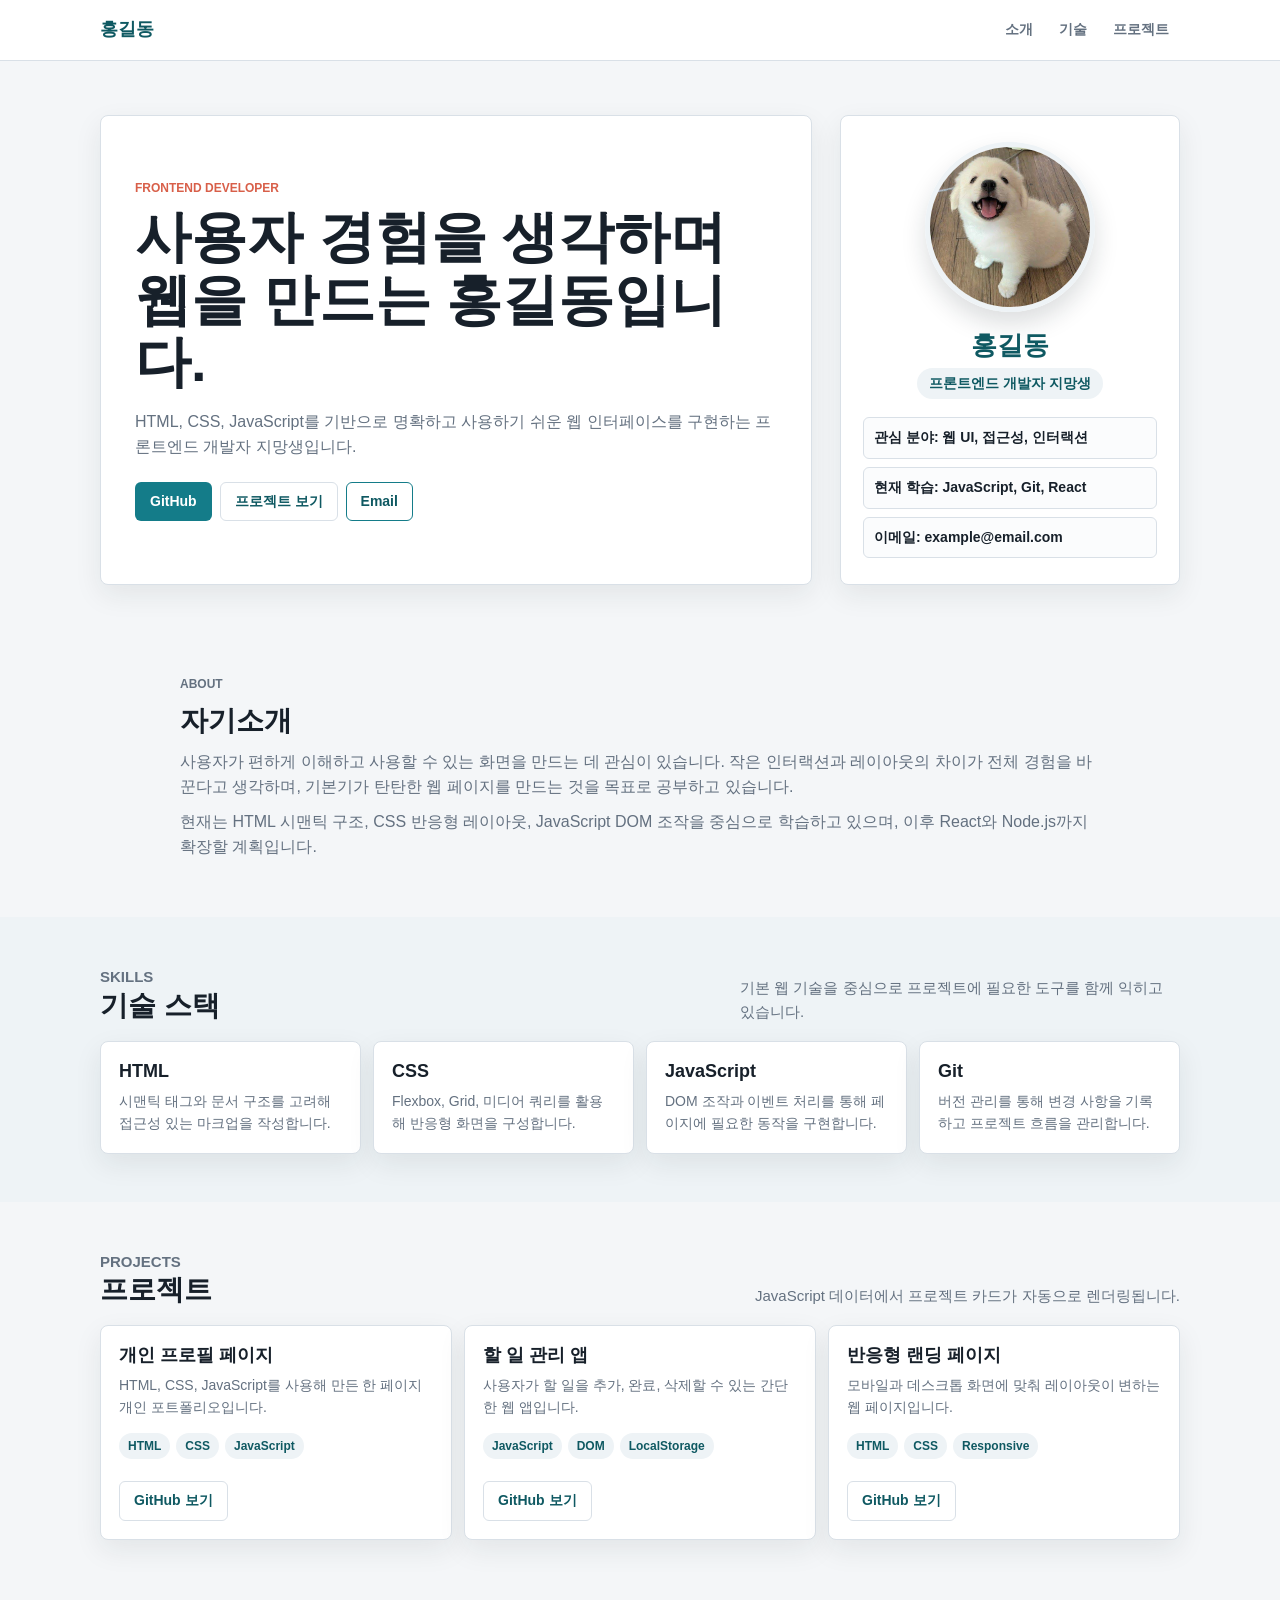
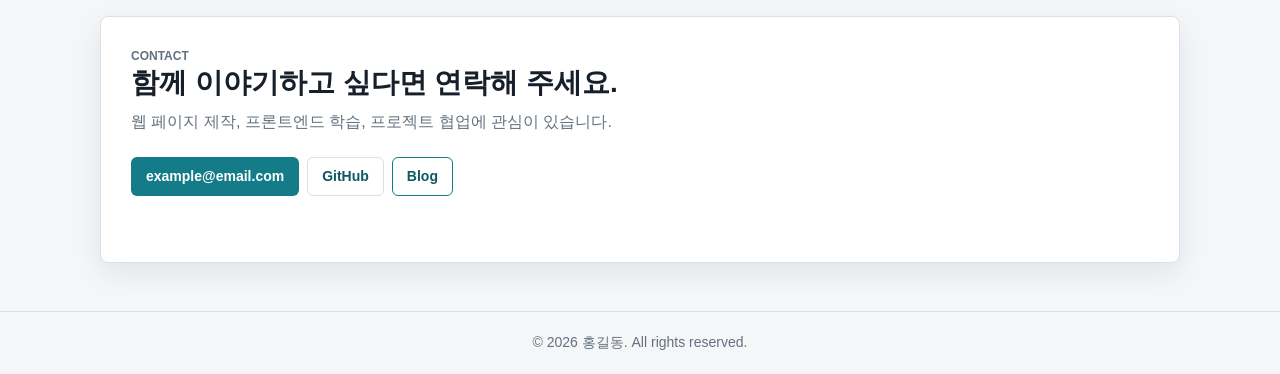
==== index.html @ 552114a7 "Move frontend files to repo root for GitHub Pages GitHub Pages was configured to serve from the repo" ====
<!DOCTYPE html>
<html lang="ko">
  <head>
    <meta charset="UTF-8" />
    <meta name="viewport" content="width=device-width, initial-scale=1.0" />
    <title>홍길동 | 개인 프로필</title>
    <link rel="stylesheet" href="css/style.css" />
  </head>
  <body>
    <header class="site-header">
      <div class="container header-inner">
        <a class="logo" href="index.html" aria-label="홈으로 이동">홍길동</a>
        <button class="menu-toggle" type="button" aria-label="메뉴 열기" aria-expanded="false">
          <span></span>
          <span></span>
          <span></span>
        </button>
        <nav class="site-nav" aria-label="주요 메뉴">
          <a href="about.html">소개</a>
          <a href="skills.html">기술</a>
          <a href="projects.html">프로젝트</a>
        </nav>
      </div>
    </header>

    <main id="home">
      <section class="hero section">
        <div class="container hero-grid">
          <div class="hero-content">
            <p class="eyebrow">Frontend Developer</p>
            <h1>사용자 경험을 생각하며 웹을 만드는 홍길동입니다.</h1>
            <p class="hero-description">
              HTML, CSS, JavaScript를 기반으로 명확하고 사용하기 쉬운 웹 인터페이스를 구현하는
              프론트엔드 개발자 지망생입니다.
            </p>
            <div class="hero-actions">
              <a class="button primary" href="https://github.com/example" target="_blank" rel="noreferrer">GitHub</a>
              <a class="button secondary" href="projects.html">프로젝트 보기</a>
              <a class="button ghost" href="mailto:example@email.com">Email</a>
            </div>
          </div>

          <div class="profile-card" aria-label="프로필 요약">
            <img class="profile-image" src="assets/images/images.jfif" alt="홍길동 프로필 사진" />
            <h2>홍길동</h2>
            <p>프론트엔드 개발자 지망생</p>
            <ul class="profile-meta">
              <li>관심 분야: 웹 UI, 접근성, 인터랙션</li>
              <li>현재 학습: JavaScript, Git, React</li>
              <li>이메일: example@email.com</li>
            </ul>
          </div>
        </div>
      </section>

      <section id="about" class="section">
        <div class="container narrow">
          <p class="section-label">About</p>
          <h2>자기소개</h2>
          <p>
            사용자가 편하게 이해하고 사용할 수 있는 화면을 만드는 데 관심이 있습니다. 작은
            인터랙션과 레이아웃의 차이가 전체 경험을 바꾼다고 생각하며, 기본기가 탄탄한 웹
            페이지를 만드는 것을 목표로 공부하고 있습니다.
          </p>
          <p>
            현재는 HTML 시맨틱 구조, CSS 반응형 레이아웃, JavaScript DOM 조작을 중심으로
            학습하고 있으며, 이후 React와 Node.js까지 확장할 계획입니다.
          </p>
        </div>
      </section>

      <section id="skills" class="section muted">
        <div class="container">
          <div class="section-heading">
            <div>
              <p class="section-label">Skills</p>
              <h2>기술 스택</h2>
            </div>
            <p>기본 웹 기술을 중심으로 프로젝트에 필요한 도구를 함께 익히고 있습니다.</p>
          </div>
          <div class="skill-grid">
            <article class="skill-card">
              <h3>HTML</h3>
              <p>시맨틱 태그와 문서 구조를 고려해 접근성 있는 마크업을 작성합니다.</p>
            </article>
            <article class="skill-card">
              <h3>CSS</h3>
              <p>Flexbox, Grid, 미디어 쿼리를 활용해 반응형 화면을 구성합니다.</p>
            </article>
            <article class="skill-card">
              <h3>JavaScript</h3>
              <p>DOM 조작과 이벤트 처리를 통해 페이지에 필요한 동작을 구현합니다.</p>
            </article>
            <article class="skill-card">
              <h3>Git</h3>
              <p>버전 관리를 통해 변경 사항을 기록하고 프로젝트 흐름을 관리합니다.</p>
            </article>
          </div>
        </div>
      </section>

      <section id="projects" class="section">
        <div class="container">
          <div class="section-heading">
            <div>
              <p class="section-label">Projects</p>
              <h2>프로젝트</h2>
            </div>
            <p>JavaScript 데이터에서 프로젝트 카드가 자동으로 렌더링됩니다.</p>
          </div>
          <div id="project-list" class="project-grid" aria-live="polite"></div>
        </div>
      </section>

      <section id="contact" class="section contact-section">
        <div class="container contact-box">
          <p class="section-label">Contact</p>
          <h2>함께 이야기하고 싶다면 연락해 주세요.</h2>
          <p>웹 페이지 제작, 프론트엔드 학습, 프로젝트 협업에 관심이 있습니다.</p>
          <div class="contact-actions">
            <a class="button primary" href="mailto:example@email.com" data-contact="email">example@email.com</a>
            <a class="button secondary" href="https://github.com/example" target="_blank" rel="noreferrer">GitHub</a>
            <a class="button ghost" href="https://example.com" target="_blank" rel="noreferrer">Blog</a>
          </div>
          <p id="contact-message" class="contact-message" role="status"></p>
        </div>
      </section>
    </main>

    <footer class="site-footer">
      <div class="container">
        <p>&copy; 2026 홍길동. All rights reserved.</p>
      </div>
    </footer>

    <script src="js/main.js"></script>
  </body>
</html>
---- css/style.css ----
:root {
  --bg: #f4f6f8;
  --surface: #ffffff;
  --surface-soft: #eef3f6;
  --text: #17202a;
  --muted: #647180;
  --line: #d9e0e7;
  --primary: #147c89;
  --primary-dark: #0f5962;
  --accent: #d85f49;
  --shadow: 0 10px 28px rgba(23, 32, 42, 0.08);
}

* {
  box-sizing: border-box;
}

html {
  scroll-behavior: smooth;
}

body {
  margin: 0;
  background: var(--bg);
  color: var(--text);
  font-family: Arial, "Noto Sans KR", sans-serif;
  line-height: 1.55;
}

a {
  color: inherit;
  text-decoration: none;
}

img {
  display: block;
  max-width: 100%;
}

h1,
h2,
h3,
p {
  margin-top: 0;
  overflow-wrap: break-word;
}

.container {
  width: min(1080px, calc(100% - 32px));
  margin: 0 auto;
}

.narrow {
  max-width: 920px;
}

.section {
  padding: 48px 0;
  scroll-margin-top: 76px;
}

.site-header {
  position: sticky;
  top: 0;
  z-index: 10;
  background: rgba(255, 255, 255, 0.95);
  border-bottom: 1px solid var(--line);
  backdrop-filter: blur(12px);
}

.header-inner {
  display: flex;
  align-items: center;
  justify-content: space-between;
  min-height: 60px;
}

.logo {
  color: var(--primary-dark);
  font-size: 18px;
  font-weight: 900;
}

.site-nav {
  display: flex;
  align-items: center;
  gap: 4px;
}

.site-nav a {
  border-radius: 6px;
  color: var(--muted);
  font-size: 14px;
  font-weight: 800;
  padding: 8px 11px;
  transition: background 0.2s ease, color 0.2s ease;
}

.site-nav a:hover,
.site-nav a:focus-visible,
.site-nav a.active {
  background: var(--surface-soft);
  color: var(--primary-dark);
}

.menu-toggle {
  display: none;
  width: 38px;
  height: 38px;
  border: 1px solid var(--line);
  border-radius: 6px;
  background: var(--surface);
  cursor: pointer;
}

.menu-toggle span {
  display: block;
  width: 18px;
  height: 2px;
  margin: 4px auto;
  background: var(--text);
}

.hero {
  padding: 54px 0 42px;
}

.page-hero {
  padding: 42px 0 28px;
}

.hero-grid {
  display: grid;
  grid-template-columns: minmax(0, 1.35fr) 340px;
  gap: 28px;
  align-items: stretch;
}

.hero-content,
.profile-card,
.skill-card,
.project-card,
.contact-box {
  background: var(--surface);
  border: 1px solid var(--line);
  border-radius: 8px;
  box-shadow: var(--shadow);
}

.hero-content {
  display: flex;
  flex-direction: column;
  justify-content: center;
  padding: 34px;
}

.page-grid {
  display: grid;
  grid-template-columns: minmax(0, 1fr) 320px;
  gap: 20px;
  align-items: stretch;
}

.page-panel {
  background: var(--surface);
  border: 1px solid var(--line);
  border-radius: 8px;
  box-shadow: var(--shadow);
  padding: 30px;
}

.page-panel h1 {
  max-width: 820px;
}

.page-panel p:last-child {
  margin-bottom: 0;
  color: var(--muted);
}

.eyebrow,
.section-label {
  margin-bottom: 8px;
  color: var(--accent);
  font-size: 12px;
  font-weight: 900;
  letter-spacing: 0;
  text-transform: uppercase;
}

h1 {
  max-width: 720px;
  margin-bottom: 16px;
  font-size: clamp(34px, 5vw, 56px);
  line-height: 1.12;
}

h2 {
  margin-bottom: 12px;
  font-size: 28px;
  line-height: 1.22;
}

h3 {
  margin-bottom: 8px;
  font-size: 18px;
  line-height: 1.3;
}

.hero-description {
  max-width: 680px;
  margin-bottom: 0;
  color: var(--muted);
  font-size: 16px;
}

.hero-actions,
.contact-actions {
  display: flex;
  flex-wrap: wrap;
  gap: 8px;
  margin-top: 22px;
}

.button {
  display: inline-flex;
  align-items: center;
  justify-content: center;
  min-height: 38px;
  border: 1px solid transparent;
  border-radius: 6px;
  font-size: 14px;
  font-weight: 900;
  padding: 8px 14px;
  transition: transform 0.2s ease, background 0.2s ease, border-color 0.2s ease;
}

.button:hover,
.button:focus-visible {
  transform: translateY(-1px);
}

.button.primary {
  background: var(--primary);
  color: #ffffff;
}

.button.primary:hover,
.button.primary:focus-visible {
  background: var(--primary-dark);
}

.button.secondary {
  background: var(--surface);
  border-color: var(--line);
  color: var(--primary-dark);
}

.button.ghost {
  background: transparent;
  border-color: var(--primary);
  color: var(--primary-dark);
}

.profile-card {
  display: flex;
  flex-direction: column;
  align-items: center;
  justify-content: center;
  padding: 26px 22px;
  text-align: center;
}

.profile-image {
  width: 170px;
  height: 170px;
  margin: 0 auto 18px;
  border: 5px solid var(--surface-soft);
  border-radius: 50%;
  box-shadow: 0 12px 24px rgba(23, 32, 42, 0.15);
  object-fit: cover;
}

.profile-card h2 {
  margin-bottom: 6px;
  color: var(--primary-dark);
  font-size: 26px;
}

.profile-card > p {
  display: inline-flex;
  align-items: center;
  justify-content: center;
  min-height: 30px;
  margin-bottom: 18px;
  border-radius: 999px;
  background: var(--surface-soft);
  color: var(--primary-dark);
  font-size: 14px;
  font-weight: 900;
  padding: 5px 12px;
}

.profile-meta {
  display: grid;
  width: 100%;
  gap: 8px;
  margin: 0;
  padding: 0;
  list-style: none;
  text-align: left;
}

.profile-meta li {
  border: 1px solid var(--line);
  border-radius: 6px;
  background: #fbfcfd;
  color: var(--text);
  font-size: 14px;
  font-weight: 700;
  padding: 9px 10px;
}

.narrow p,
.skill-card p,
.project-card p,
.section-heading p,
.contact-box p {
  color: var(--muted);
}

.narrow p {
  margin-bottom: 10px;
}

.muted {
  background: var(--surface-soft);
}

.section-heading {
  display: flex;
  align-items: end;
  justify-content: space-between;
  gap: 20px;
  margin-bottom: 18px;
}

.section-heading h2 {
  margin-bottom: 0;
}

.section-heading p {
  max-width: 440px;
  margin-bottom: 0;
  font-size: 15px;
}

.skill-grid,
.project-grid {
  display: grid;
  gap: 12px;
}

.content-list {
  display: grid;
  gap: 12px;
}

.skill-grid {
  grid-template-columns: repeat(4, minmax(0, 1fr));
}

.project-grid {
  grid-template-columns: repeat(3, minmax(0, 1fr));
}

.skill-card,
.project-card {
  padding: 18px;
  transition: transform 0.2s ease, border-color 0.2s ease;
}

.skill-card:hover,
.project-card:hover {
  border-color: rgba(20, 124, 137, 0.42);
  transform: translateY(-2px);
}

.skill-card p,
.project-card p {
  margin-bottom: 0;
  font-size: 14px;
}

.project-card {
  display: flex;
  flex-direction: column;
  min-height: 215px;
}

.project-tags {
  display: flex;
  flex-wrap: wrap;
  gap: 6px;
  margin: 14px 0 18px;
  padding: 0;
  list-style: none;
}

.project-tags li {
  border-radius: 999px;
  background: var(--surface-soft);
  color: var(--primary-dark);
  font-size: 12px;
  font-weight: 900;
  padding: 4px 9px;
}

.project-card .button {
  align-self: flex-start;
  margin-top: auto;
}

.contact-section {
  padding-top: 28px;
}

.contact-box {
  padding: 30px;
}

.contact-box h2 {
  max-width: 720px;
  margin-bottom: 10px;
}

.contact-box p {
  margin-bottom: 0;
}

.contact-message {
  min-height: 22px;
  margin: 14px 0 0;
  color: var(--primary-dark);
  font-weight: 900;
}

.site-footer {
  border-top: 1px solid var(--line);
  padding: 20px 0;
  color: var(--muted);
  font-size: 14px;
  text-align: center;
}

.site-footer p {
  margin-bottom: 0;
}

@media (max-width: 900px) {
  .section {
    padding: 38px 0;
  }

  .hero {
    padding: 40px 0 34px;
  }

  .hero-grid {
    grid-template-columns: 1fr;
  }

  .page-grid {
    grid-template-columns: 1fr;
  }

  .hero-content {
    padding: 28px;
  }

  .section-heading {
    display: block;
  }

  .section-heading p {
    margin-top: 6px;
  }

  .skill-grid,
  .project-grid {
    grid-template-columns: repeat(2, minmax(0, 1fr));
  }
}

@media (max-width: 680px) {
  .container {
    width: min(100% - 24px, 1080px);
  }

  .header-inner {
    min-height: 56px;
  }

  .menu-toggle {
    display: block;
  }

  .site-nav {
    position: absolute;
    top: 56px;
    right: 12px;
    left: 12px;
    display: none;
    flex-direction: column;
    align-items: stretch;
    gap: 3px;
    padding: 8px;
    background: var(--surface);
    border: 1px solid var(--line);
    border-radius: 8px;
    box-shadow: var(--shadow);
  }

  .site-nav.is-open {
    display: flex;
  }

  .site-nav a {
    padding: 10px;
  }

  .section {
    padding: 32px 0;
    scroll-margin-top: 64px;
  }

  .hero {
    padding: 28px 0;
  }

  .page-hero {
    padding: 26px 0 18px;
  }

  .hero-content,
  .page-panel,
  .profile-card,
  .contact-box {
    padding: 22px;
  }

  h1 {
    font-size: 34px;
  }

  h2 {
    font-size: 24px;
  }

  .hero-description {
    font-size: 15px;
  }

  .profile-image {
    width: 148px;
    height: 148px;
  }

  .skill-grid,
  .project-grid {
    grid-template-columns: 1fr;
  }

  .button {
    width: 100%;
  }
}
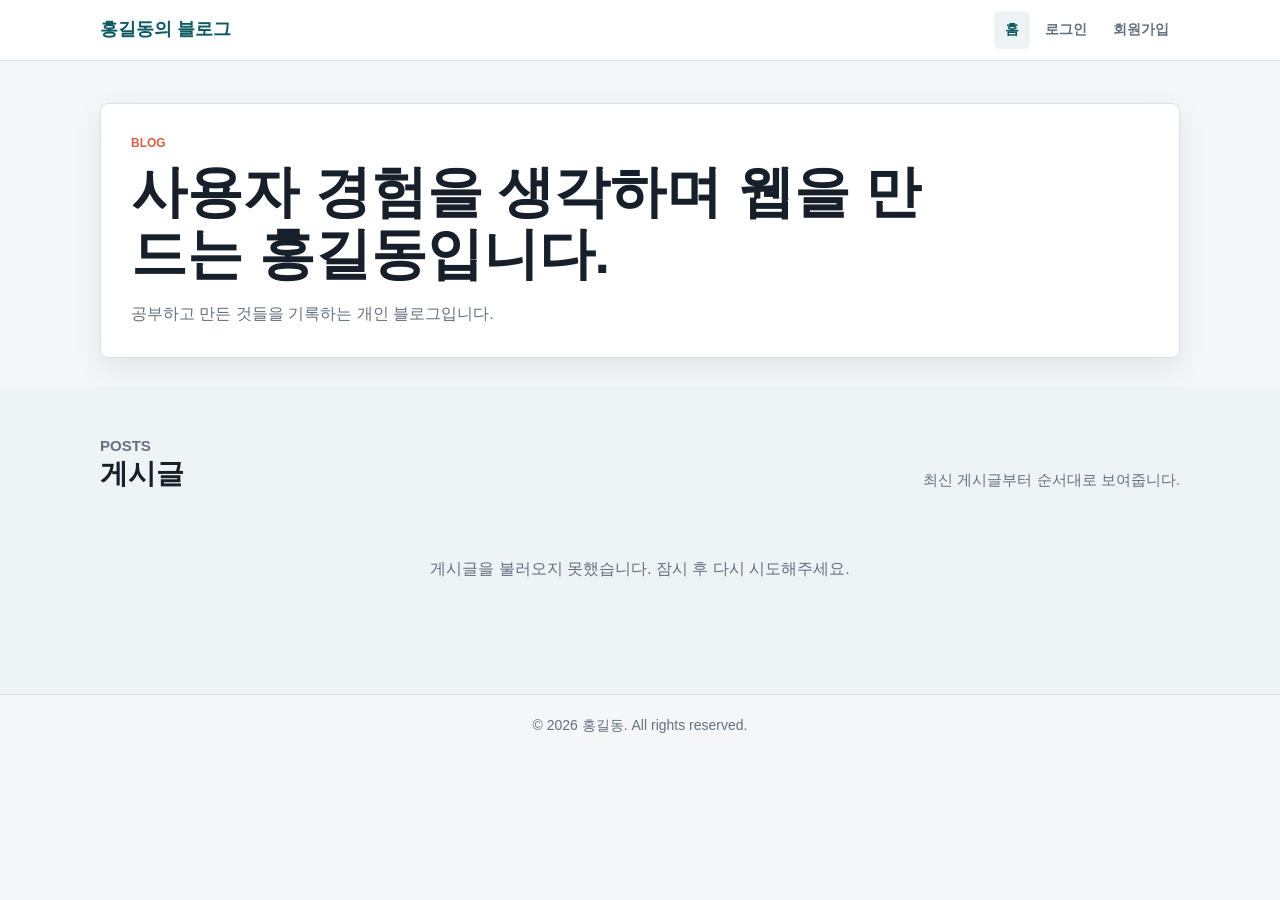
==== commit 0e5b3c00: "Connect posts (list/detail/write) to Google Sheets via Apps Script Extend apps-script/Code.gs with a" ====
--- a/index.html
+++ b/index.html
@@ -3,126 +3,48 @@
   <head>
     <meta charset="UTF-8" />
     <meta name="viewport" content="width=device-width, initial-scale=1.0" />
-    <title>홍길동 | 개인 프로필</title>
+    <title>홍길동의 블로그</title>
     <link rel="stylesheet" href="css/style.css" />
   </head>
   <body>
     <header class="site-header">
       <div class="container header-inner">
-        <a class="logo" href="index.html" aria-label="홈으로 이동">홍길동</a>
+        <a class="logo" href="index.html" aria-label="홈으로 이동">홍길동의 블로그</a>
         <button class="menu-toggle" type="button" aria-label="메뉴 열기" aria-expanded="false">
           <span></span>
           <span></span>
           <span></span>
         </button>
         <nav class="site-nav" aria-label="주요 메뉴">
-          <a href="about.html">소개</a>
-          <a href="skills.html">기술</a>
-          <a href="projects.html">프로젝트</a>
+          <a class="active" href="index.html">홈</a>
+          <a class="auth-only" href="write.html">글쓰기</a>
+          <a class="auth-only" href="profile.html">프로필</a>
+          <a class="guest-only" href="login.html">로그인</a>
+          <a class="guest-only" href="signup.html">회원가입</a>
+          <button type="button" class="nav-logout auth-only" data-logout>로그아웃</button>
         </nav>
       </div>
     </header>
 
-    <main id="home">
-      <section class="hero section">
-        <div class="container hero-grid">
-          <div class="hero-content">
-            <p class="eyebrow">Frontend Developer</p>
-            <h1>사용자 경험을 생각하며 웹을 만드는 홍길동입니다.</h1>
-            <p class="hero-description">
-              HTML, CSS, JavaScript를 기반으로 명확하고 사용하기 쉬운 웹 인터페이스를 구현하는
-              프론트엔드 개발자 지망생입니다.
-            </p>
-            <div class="hero-actions">
-              <a class="button primary" href="https://github.com/example" target="_blank" rel="noreferrer">GitHub</a>
-              <a class="button secondary" href="projects.html">프로젝트 보기</a>
-              <a class="button ghost" href="mailto:example@email.com">Email</a>
-            </div>
-          </div>
-
-          <div class="profile-card" aria-label="프로필 요약">
-            <img class="profile-image" src="assets/images/images.jfif" alt="홍길동 프로필 사진" />
-            <h2>홍길동</h2>
-            <p>프론트엔드 개발자 지망생</p>
-            <ul class="profile-meta">
-              <li>관심 분야: 웹 UI, 접근성, 인터랙션</li>
-              <li>현재 학습: JavaScript, Git, React</li>
-              <li>이메일: example@email.com</li>
-            </ul>
-          </div>
+    <main>
+      <section class="section page-hero">
+        <div class="container page-panel">
+          <p class="section-label">Blog</p>
+          <h1>사용자 경험을 생각하며 웹을 만드는 홍길동입니다.</h1>
+          <p>공부하고 만든 것들을 기록하는 개인 블로그입니다.</p>
         </div>
       </section>
 
-      <section id="about" class="section">
-        <div class="container narrow">
-          <p class="section-label">About</p>
-          <h2>자기소개</h2>
-          <p>
-            사용자가 편하게 이해하고 사용할 수 있는 화면을 만드는 데 관심이 있습니다. 작은
-            인터랙션과 레이아웃의 차이가 전체 경험을 바꾼다고 생각하며, 기본기가 탄탄한 웹
-            페이지를 만드는 것을 목표로 공부하고 있습니다.
-          </p>
-          <p>
-            현재는 HTML 시맨틱 구조, CSS 반응형 레이아웃, JavaScript DOM 조작을 중심으로
-            학습하고 있으며, 이후 React와 Node.js까지 확장할 계획입니다.
-          </p>
-        </div>
-      </section>
-
-      <section id="skills" class="section muted">
+      <section class="section muted">
         <div class="container">
           <div class="section-heading">
             <div>
-              <p class="section-label">Skills</p>
-              <h2>기술 스택</h2>
+              <p class="section-label">Posts</p>
+              <h2>게시글</h2>
             </div>
-            <p>기본 웹 기술을 중심으로 프로젝트에 필요한 도구를 함께 익히고 있습니다.</p>
+            <p>최신 게시글부터 순서대로 보여줍니다.</p>
           </div>
-          <div class="skill-grid">
-            <article class="skill-card">
-              <h3>HTML</h3>
-              <p>시맨틱 태그와 문서 구조를 고려해 접근성 있는 마크업을 작성합니다.</p>
-            </article>
-            <article class="skill-card">
-              <h3>CSS</h3>
-              <p>Flexbox, Grid, 미디어 쿼리를 활용해 반응형 화면을 구성합니다.</p>
-            </article>
-            <article class="skill-card">
-              <h3>JavaScript</h3>
-              <p>DOM 조작과 이벤트 처리를 통해 페이지에 필요한 동작을 구현합니다.</p>
-            </article>
-            <article class="skill-card">
-              <h3>Git</h3>
-              <p>버전 관리를 통해 변경 사항을 기록하고 프로젝트 흐름을 관리합니다.</p>
-            </article>
-          </div>
-        </div>
-      </section>
-
-      <section id="projects" class="section">
-        <div class="container">
-          <div class="section-heading">
-            <div>
-              <p class="section-label">Projects</p>
-              <h2>프로젝트</h2>
-            </div>
-            <p>JavaScript 데이터에서 프로젝트 카드가 자동으로 렌더링됩니다.</p>
-          </div>
-          <div id="project-list" class="project-grid" aria-live="polite"></div>
-        </div>
-      </section>
-
-      <section id="contact" class="section contact-section">
-        <div class="container contact-box">
-          <p class="section-label">Contact</p>
-          <h2>함께 이야기하고 싶다면 연락해 주세요.</h2>
-          <p>웹 페이지 제작, 프론트엔드 학습, 프로젝트 협업에 관심이 있습니다.</p>
-          <div class="contact-actions">
-            <a class="button primary" href="mailto:example@email.com" data-contact="email">example@email.com</a>
-            <a class="button secondary" href="https://github.com/example" target="_blank" rel="noreferrer">GitHub</a>
-            <a class="button ghost" href="https://example.com" target="_blank" rel="noreferrer">Blog</a>
-          </div>
-          <p id="contact-message" class="contact-message" role="status"></p>
+          <div id="postList" class="post-list" aria-live="polite"></div>
         </div>
       </section>
     </main>
@@ -133,6 +55,10 @@
       </div>
     </footer>
 
-    <script src="js/main.js"></script>
+    <script src="js/config.js"></script>
+    <script src="js/api.js"></script>
+    <script src="js/storage.js"></script>
+    <script src="js/nav.js"></script>
+    <script src="js/posts.js"></script>
   </body>
 </html>
--- a/css/style.css
+++ b/css/style.css
@@ -455,6 +455,250 @@
 
 .site-footer p {
   margin-bottom: 0;
+}
+
+/* Auth-aware navigation */
+.auth-only {
+  display: none;
+}
+
+.guest-only {
+  display: inline-flex;
+}
+
+body.logged-in .auth-only {
+  display: inline-flex;
+}
+
+body.logged-in .guest-only {
+  display: none;
+}
+
+.nav-logout {
+  border-radius: 6px;
+  color: var(--muted);
+  font-size: 14px;
+  font-weight: 800;
+  padding: 8px 11px;
+  transition: background 0.2s ease, color 0.2s ease;
+}
+
+.nav-logout:hover,
+.nav-logout:focus-visible {
+  background: var(--surface-soft);
+  color: var(--primary-dark);
+}
+
+/* Forms: login / signup / write */
+.form-card {
+  max-width: 440px;
+  margin: 0 auto;
+  padding: 32px;
+  background: var(--surface);
+  border: 1px solid var(--line);
+  border-radius: 8px;
+  box-shadow: var(--shadow);
+}
+
+.form-card.wide {
+  max-width: 720px;
+}
+
+.form-card h1 {
+  max-width: none;
+  margin-bottom: 22px;
+  font-size: 24px;
+}
+
+.form-group {
+  margin-bottom: 16px;
+}
+
+.form-group label {
+  display: block;
+  margin-bottom: 6px;
+  font-size: 14px;
+  font-weight: 800;
+}
+
+.form-group input,
+.form-group textarea {
+  width: 100%;
+  padding: 10px 12px;
+  border: 1px solid var(--line);
+  border-radius: 6px;
+  background: #ffffff;
+  font-size: 14px;
+  transition: border-color 0.2s ease;
+}
+
+.form-group input:focus,
+.form-group textarea:focus {
+  outline: none;
+  border-color: var(--primary);
+}
+
+.form-group textarea {
+  min-height: 260px;
+  line-height: 1.6;
+  resize: vertical;
+}
+
+.form-group.error input,
+.form-group.error textarea {
+  border-color: #d64545;
+}
+
+.form-error {
+  min-height: 18px;
+  margin-top: 6px;
+  color: #d64545;
+  font-size: 13px;
+  font-weight: 700;
+}
+
+.form-message {
+  min-height: 20px;
+  margin-top: 4px;
+  font-size: 14px;
+  font-weight: 800;
+}
+
+.form-message.success {
+  color: var(--primary-dark);
+}
+
+.form-message.error {
+  color: #d64545;
+}
+
+.form-actions {
+  margin-top: 22px;
+}
+
+.form-actions .button {
+  width: 100%;
+}
+
+.form-footnote {
+  margin-top: 16px;
+  color: var(--muted);
+  font-size: 14px;
+  text-align: center;
+}
+
+.form-footnote a {
+  color: var(--primary-dark);
+  font-weight: 800;
+}
+
+.button.danger {
+  background: #d64545;
+  color: #ffffff;
+}
+
+.button.danger:hover,
+.button.danger:focus-visible {
+  background: #b83a3a;
+}
+
+/* Post list */
+.post-list {
+  display: grid;
+  gap: 12px;
+}
+
+.post-card {
+  display: block;
+  padding: 20px;
+  background: var(--surface);
+  border: 1px solid var(--line);
+  border-radius: 8px;
+  box-shadow: var(--shadow);
+  transition: transform 0.2s ease, border-color 0.2s ease;
+}
+
+.post-card:hover,
+.post-card:focus-visible {
+  border-color: rgba(20, 124, 137, 0.42);
+  transform: translateY(-2px);
+}
+
+.post-card h3 {
+  margin-bottom: 6px;
+}
+
+.post-card p {
+  margin-bottom: 0;
+  color: var(--muted);
+  font-size: 14px;
+}
+
+.post-meta {
+  display: flex;
+  gap: 10px;
+  margin-bottom: 8px;
+  color: var(--muted);
+  font-size: 13px;
+  font-weight: 700;
+}
+
+.empty-state {
+  padding: 48px 20px;
+  color: var(--muted);
+  text-align: center;
+}
+
+.empty-state .button {
+  margin-top: 16px;
+}
+
+/* Post detail */
+.post-detail-head {
+  margin-bottom: 24px;
+}
+
+.post-detail-body {
+  font-size: 16px;
+  line-height: 1.8;
+  white-space: pre-wrap;
+}
+
+.post-detail-actions {
+  display: flex;
+  gap: 8px;
+  margin-top: 28px;
+}
+
+/* Profile page */
+.profile-guard {
+  padding: 60px 20px;
+  text-align: center;
+}
+
+.profile-guard p {
+  margin-bottom: 16px;
+  color: var(--muted);
+}
+
+.profile-page-card {
+  max-width: 420px;
+  margin: 0 auto;
+  text-align: center;
+}
+
+.profile-page-card .profile-image {
+  margin: 0 auto 18px;
+}
+
+.profile-page-card h1 {
+  max-width: none;
+  margin-bottom: 4px;
+  font-size: 26px;
+}
+
+.profile-page-card .section-label {
+  margin-bottom: 14px;
 }
 
 @media (max-width: 900px) {
@@ -545,7 +789,8 @@
   .hero-content,
   .page-panel,
   .profile-card,
-  .contact-box {
+  .contact-box,
+  .form-card {
     padding: 22px;
   }
 
